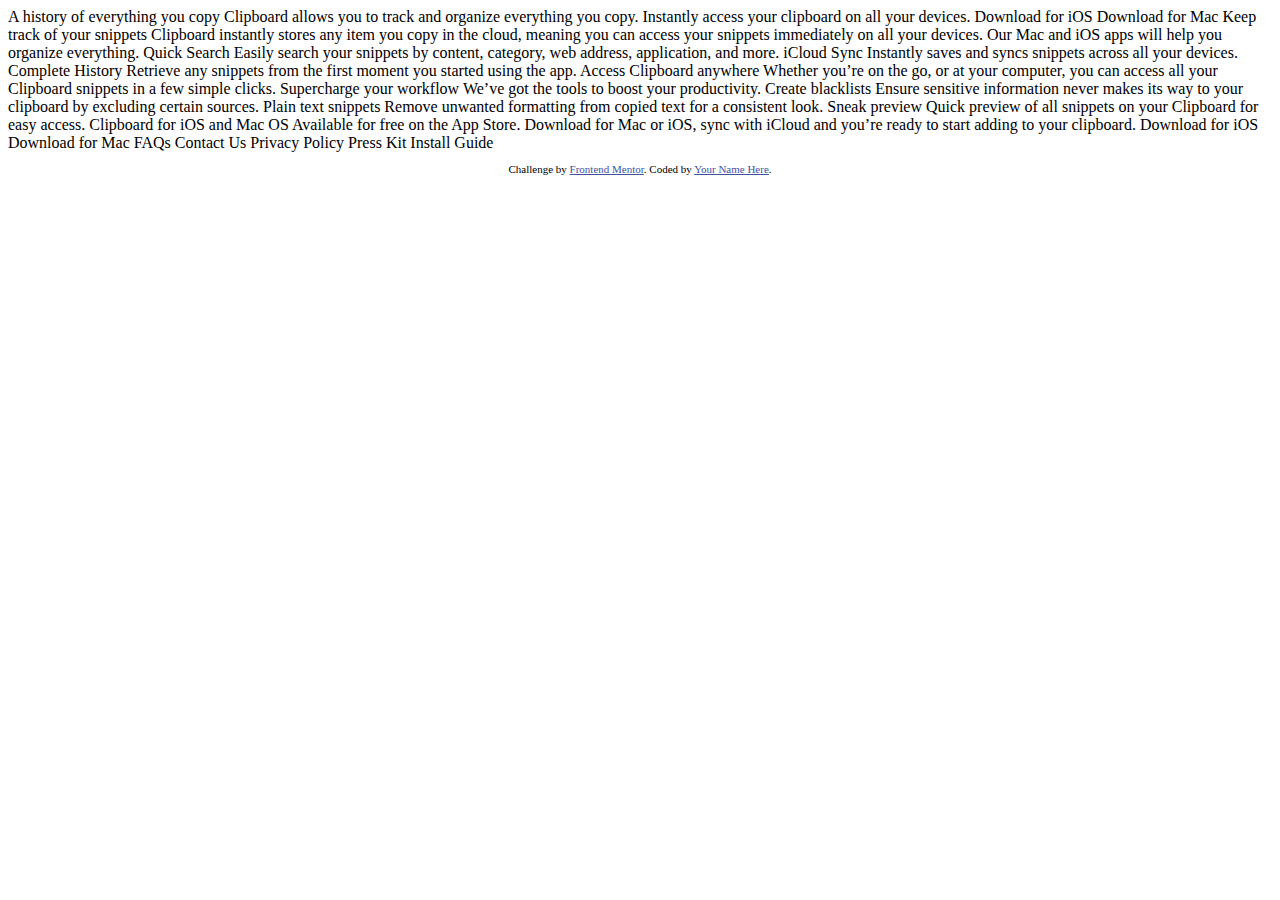
==== first-landing-page/index.html @ a60fd0f5 "starting" ====
<!DOCTYPE html>
<html lang="en">
<head>
  <meta charset="UTF-8">
  <meta name="viewport" content="width=device-width, initial-scale=1.0"> <!-- displays site properly based on user's device -->

  <link rel="icon" type="image/png" sizes="32x32" href="./images/favicon-32x32.png">
  
  <title>Frontend Mentor | Clipboard landing page</title>

  <!-- Feel free to remove these styles or customise in your own stylesheet 👍 -->
  <style>
    .attribution { font-size: 11px; text-align: center; }
    .attribution a { color: hsl(228, 45%, 44%); }
  </style>
</head>
<body>

  A history of everything you copy

  Clipboard allows you to track and organize everything you 
  copy. Instantly access your clipboard on all your devices.

  Download for iOS
  Download for Mac

  Keep track of your snippets

  Clipboard instantly stores any item you copy in the cloud, 
  meaning you can access your snippets immediately on all your 
  devices. Our Mac and iOS apps will help you organize everything.

  Quick Search

  Easily search your snippets by content, category, web address, application, and more.

  iCloud Sync

  Instantly saves and syncs snippets across all your devices.

  Complete History

  Retrieve any snippets from the first moment you started using the app.

  Access Clipboard anywhere

  Whether you’re on the go, or at your computer, you can access all your Clipboard 
  snippets in a few simple clicks.

  Supercharge your workflow

  We’ve got the tools to boost your productivity.

  Create blacklists

  Ensure sensitive information never makes its way to your clipboard by excluding certain sources.

  Plain text snippets

  Remove unwanted formatting from copied text for a consistent look.

  Sneak preview

  Quick preview of all snippets on your Clipboard for easy access.

  Clipboard for iOS and Mac OS

  Available for free on the App Store. Download for Mac or iOS, sync with iCloud 
  and you’re ready to start adding to your clipboard.

  Download for iOS
  Download for Mac

  FAQs
  Contact Us
  Privacy Policy
  Press Kit
  Install Guide
  
  <footer>
    <p class="attribution">
      Challenge by <a href="https://www.frontendmentor.io?ref=challenge" target="_blank">Frontend Mentor</a>. 
      Coded by <a href="#">Your Name Here</a>.
    </p>
  </footer>
</body>
</html>
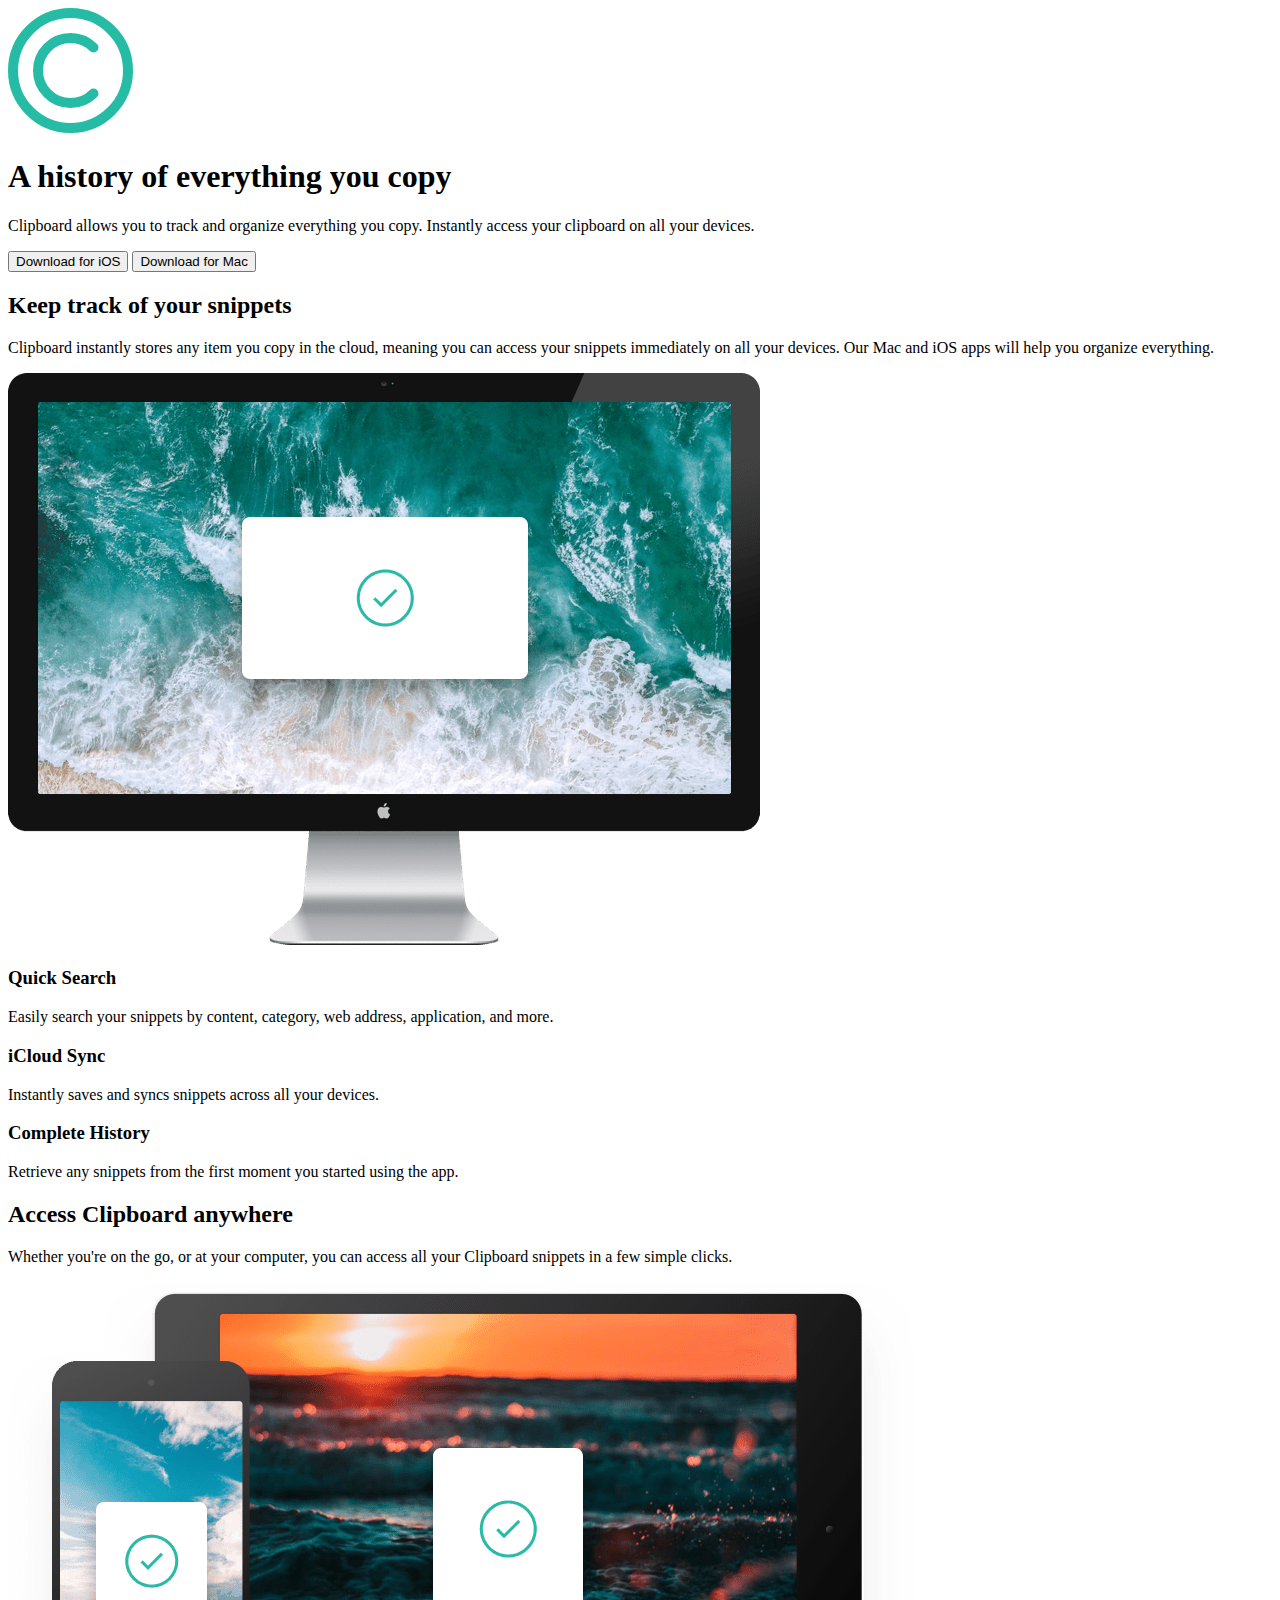
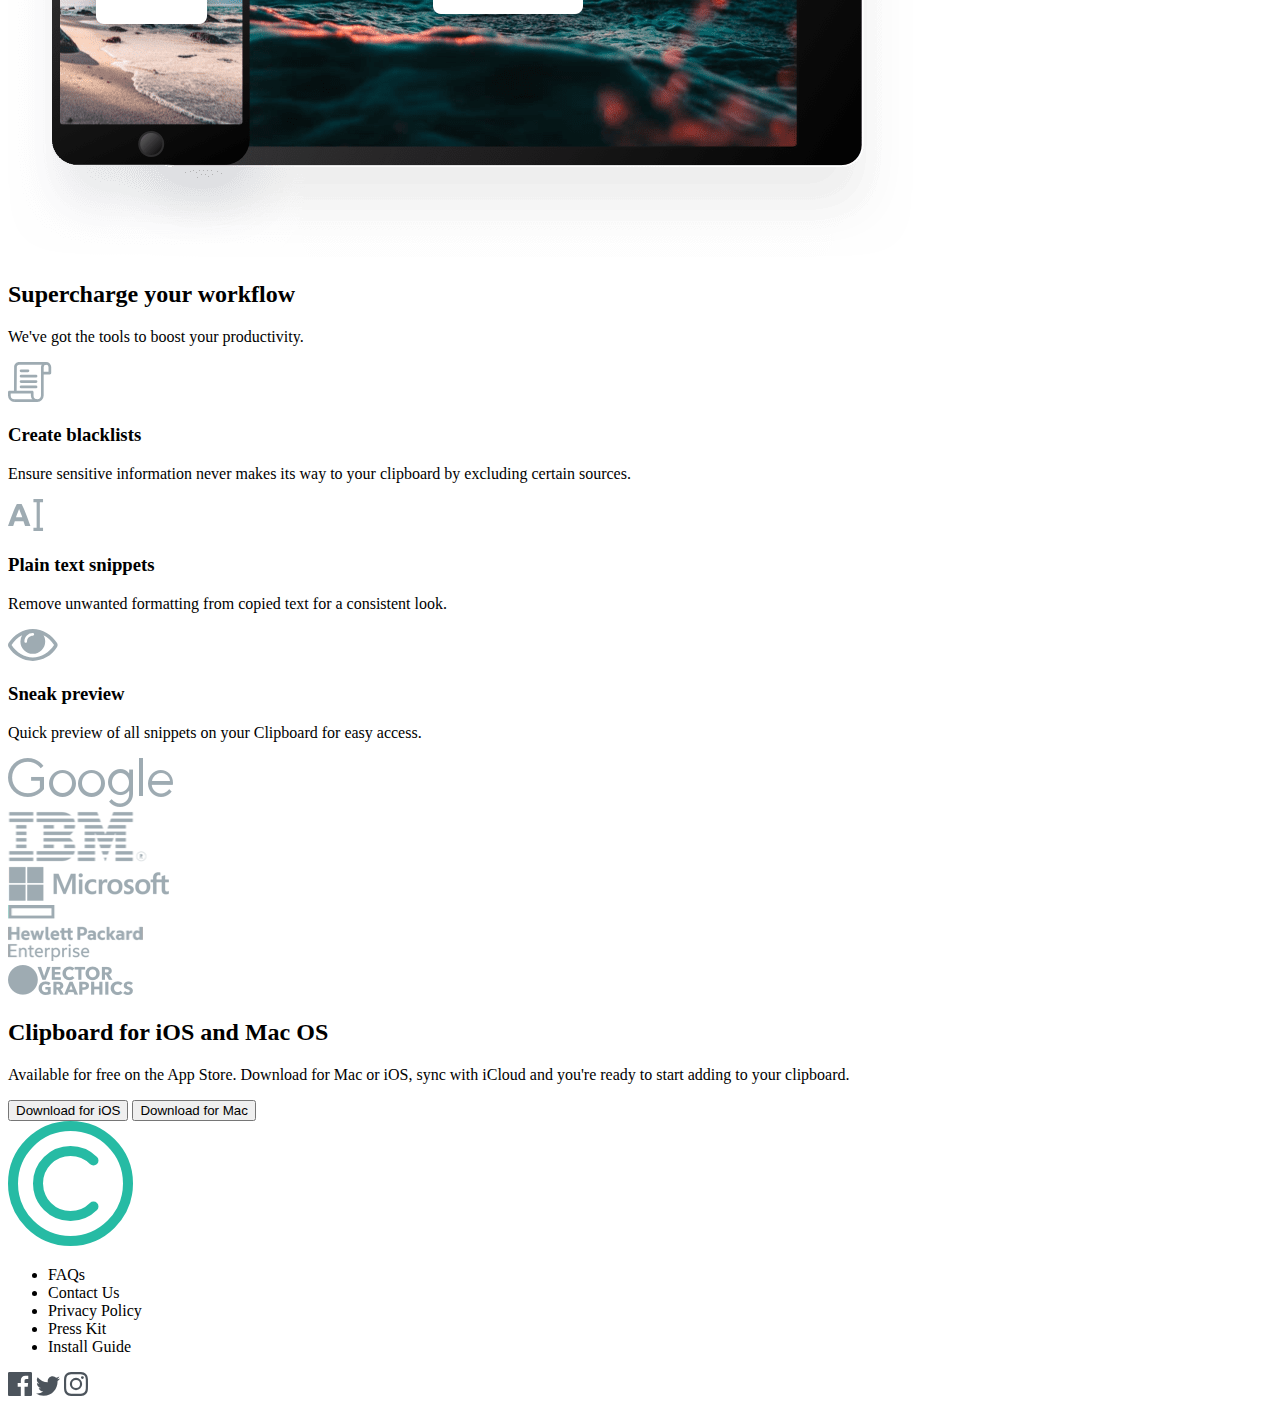
==== commit 70ae7ed8: "finished indes.html" ====
--- a/first-landing-page/index.html
+++ b/first-landing-page/index.html
@@ -1,87 +1,137 @@
 <!DOCTYPE html>
 <html lang="en">
+
 <head>
   <meta charset="UTF-8">
-  <meta name="viewport" content="width=device-width, initial-scale=1.0"> <!-- displays site properly based on user's device -->
+  <meta name="viewport" content="width=device-width, initial-scale=1.0">
+  <!-- displays site properly based on user's device -->
 
   <link rel="icon" type="image/png" sizes="32x32" href="./images/favicon-32x32.png">
-  
+  <link rel="stylesheet" href="style.css">
   <title>Frontend Mentor | Clipboard landing page</title>
+</head>
 
-  <!-- Feel free to remove these styles or customise in your own stylesheet 👍 -->
-  <style>
-    .attribution { font-size: 11px; text-align: center; }
-    .attribution a { color: hsl(228, 45%, 44%); }
-  </style>
-</head>
 <body>
+  <main>
+    <header>
+      <img src="images/logo.svg" alt="Logo image">
+      <h1>A history of everything you copy</h1>
+      <p>Clipboard allows you to track and organize everything you
+        copy. Instantly access your clipboard on all your devices.
+      </p>
+      <div class="two-buttons">
+        <button class="ios-button">Download for iOS</button>
+        <button class="mac-button">Download for Mac</button>
+      </div>
+    </header>
 
-  A history of everything you copy
+    <section class="snippets">
+      <h2>Keep track of your snippets</h2>
+      <p class="section-discription">
+        Clipboard instantly stores any item you copy in the cloud,
+        meaning you can access your snippets immediately on all your
+        devices. Our Mac and iOS apps will help you organize everything.
+      </p>
+      <div class="even-columns">
+        <img src="images/image-computer.png" alt="">
+        <div class="right-column">
+          <div>
+            <h3>Quick Search</h3>
+            <p>Easily search your snippets by content, category, web address, application, and more.</p>
+          </div>
+          <div>
+            <h3>iCloud Sync</h3>
+            <p>Instantly saves and syncs snippets across all your devices.</p>
+          </div>
+          <div>
+            <h3>Complete History</h3>
+            <p>Retrieve any snippets from the first moment you started using the app.</p>
+          </div>
+        </div>
+      </div>
+    </section>
 
-  Clipboard allows you to track and organize everything you 
-  copy. Instantly access your clipboard on all your devices.
+    <section class="connected">
+      <h2>Access Clipboard anywhere</h2>
+      <p class="section-discription">  Whether you're on the go, or at your computer, you can access all your Clipboard
+        snippets in a few simple clicks.
+      </p>
+      <img src="images/image-devices.png" alt="">
+    </section>
 
-  Download for iOS
-  Download for Mac
+    <section class="workflow">
+      <h2>Supercharge your workflow</h2>
+      <p class="section-discription">We've got the tools to boost your productivity.</p>
+      <div class="three-columns">
+        <div>
+          <img src="images/icon-blacklist.svg" alt="">
+          <h3>Create blacklists</h3>
+          <p>Ensure sensitive information never makes its way to your clipboard by excluding certain sources.</p>
+        </div>
 
-  Keep track of your snippets
+        <div>
+          <img src="images/icon-text.svg" alt="">
+          <h3>Plain text snippets</h3>
+          <p>Remove unwanted formatting from copied text for a consistent look.</p>
+        </div>
 
-  Clipboard instantly stores any item you copy in the cloud, 
-  meaning you can access your snippets immediately on all your 
-  devices. Our Mac and iOS apps will help you organize everything.
+        <div>
+          <img src="images/icon-preview.svg" alt="">
+          <h3>Sneak preview</h3>
+          <p>Quick preview of all snippets on your Clipboard for easy access.</p>
+        </div>
+      </div>
+    </section>
 
-  Quick Search
+    <section class="companies | five-columns">
+      <div class="google-logo">
+        <img src="images/logo-google.png" alt="">
+      </div>
 
-  Easily search your snippets by content, category, web address, application, and more.
+      <div class="ibm-logo">
+        <img src="images/logo-ibm.png" alt="">
+      </div>
 
-  iCloud Sync
+      <div class="microsoft-logo">
+        <img src="images/logo-microsoft.png" alt="">
+      </div>
 
-  Instantly saves and syncs snippets across all your devices.
+      <div class="hp-logo">
+        <img src="images/logo-hp.png" alt="">
+      </div>
 
-  Complete History
+      <div class="vetor-logo">
+        <img src="images/logo-vector-graphics.png" alt="">
+      </div>
+    </section>
 
-  Retrieve any snippets from the first moment you started using the app.
+    <section class="clipboard">
+      <h2>Clipboard for iOS and Mac OS</h2>
+      <p>Available for free on the App Store. Download for Mac or iOS, sync with iCloud
+        and you're ready to start adding to your clipboard.
+      </p>
+      <div class="two-buttons">
+        <button class="ios-button">Download for iOS</button>
+        <button class="mac-button">Download for Mac</button>
+      </div>
+    </section>
 
-  Access Clipboard anywhere
+    <footer>
+      <img src="images/logo.svg" alt="">
+      <ul>
+        <li>FAQs</li>
+        <li>Contact Us</li>
+        <li>Privacy Policy</li>
+        <li>Press Kit</li>
+        <li>Install Guide</li>
+      </ul>
+      <div class="social">
+        <img src="images/icon-facebook.svg" alt="facebook">
+        <img src="images/icon-twitter.svg" alt="facebook">
+        <img src="images/icon-instagram.svg" alt="facebook">
+      </div>
+    </footer>
+  </main>
+</body>
 
-  Whether you’re on the go, or at your computer, you can access all your Clipboard 
-  snippets in a few simple clicks.
-
-  Supercharge your workflow
-
-  We’ve got the tools to boost your productivity.
-
-  Create blacklists
-
-  Ensure sensitive information never makes its way to your clipboard by excluding certain sources.
-
-  Plain text snippets
-
-  Remove unwanted formatting from copied text for a consistent look.
-
-  Sneak preview
-
-  Quick preview of all snippets on your Clipboard for easy access.
-
-  Clipboard for iOS and Mac OS
-
-  Available for free on the App Store. Download for Mac or iOS, sync with iCloud 
-  and you’re ready to start adding to your clipboard.
-
-  Download for iOS
-  Download for Mac
-
-  FAQs
-  Contact Us
-  Privacy Policy
-  Press Kit
-  Install Guide
-  
-  <footer>
-    <p class="attribution">
-      Challenge by <a href="https://www.frontendmentor.io?ref=challenge" target="_blank">Frontend Mentor</a>. 
-      Coded by <a href="#">Your Name Here</a>.
-    </p>
-  </footer>
-</body>
 </html>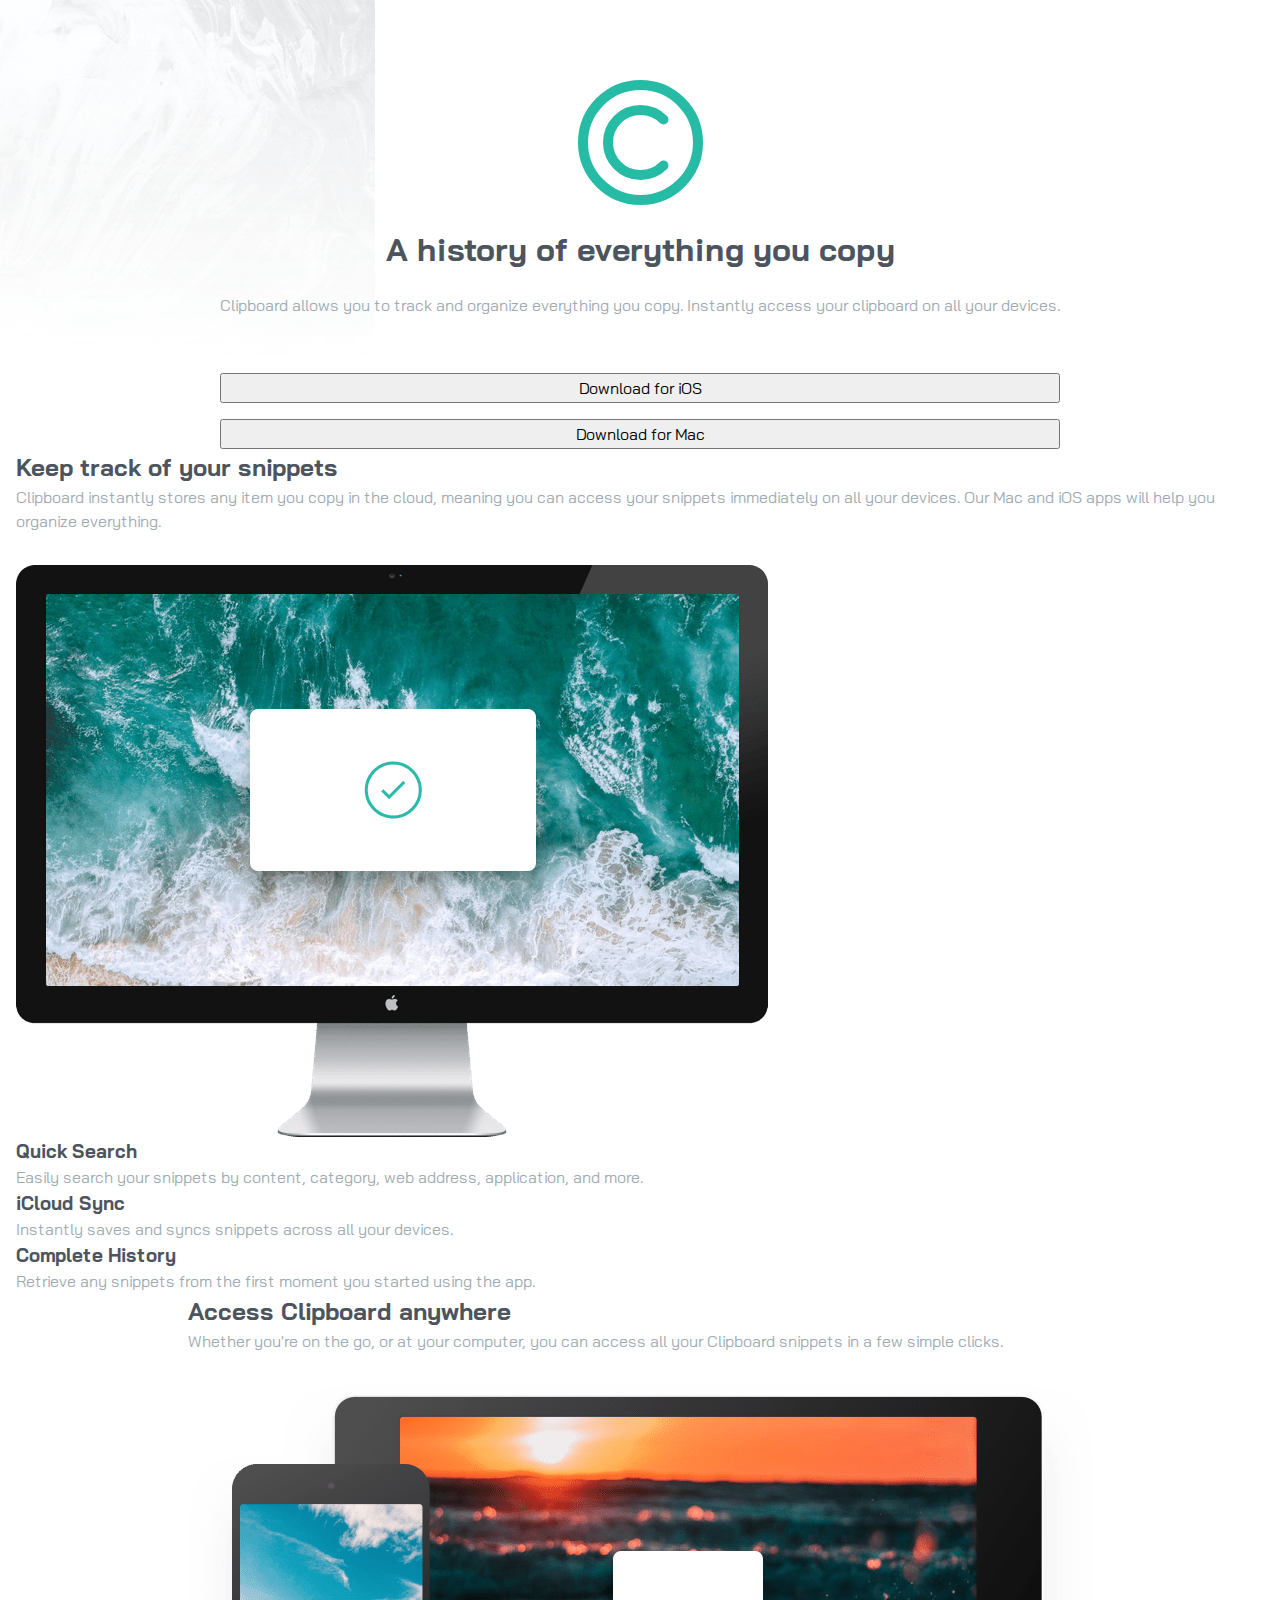
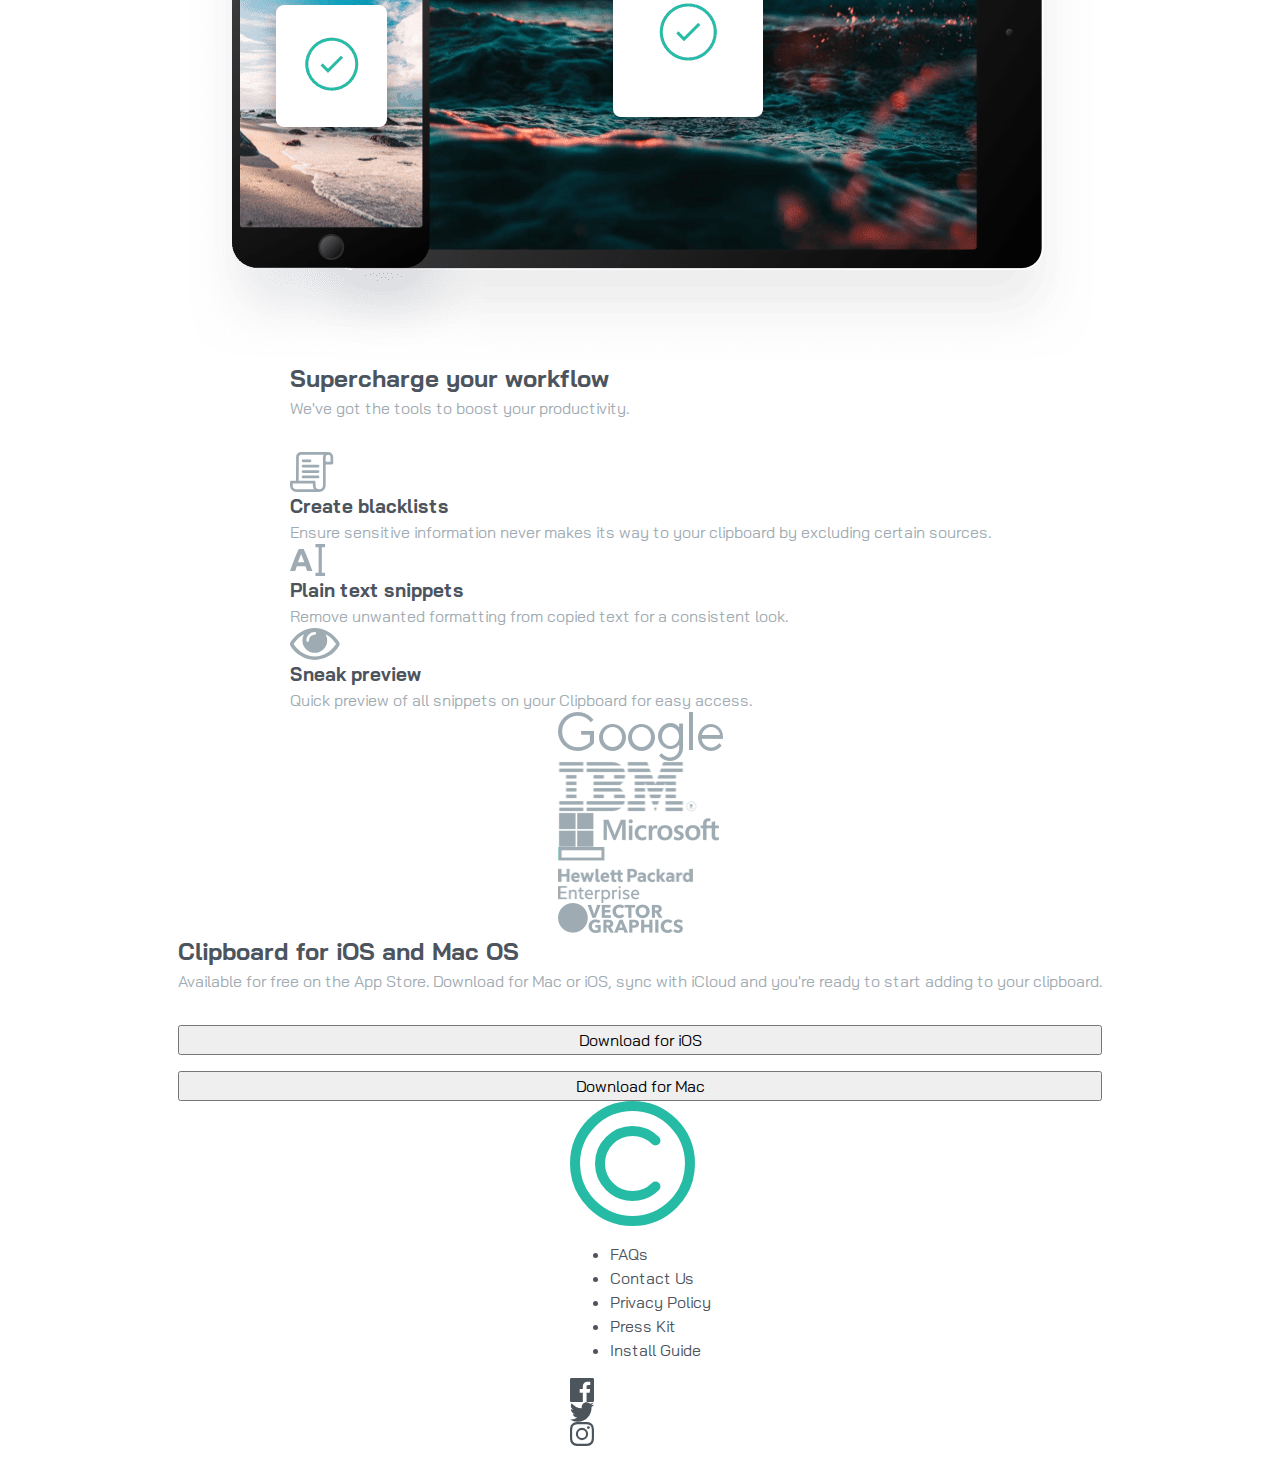
==== commit 684b7906: "header" ====
--- a/first-landing-page/index.html
+++ b/first-landing-page/index.html
@@ -4,7 +4,7 @@
 <head>
   <meta charset="UTF-8">
   <meta name="viewport" content="width=device-width, initial-scale=1.0">
-  <!-- displays site properly based on user's device -->
+  <link rel="preconnect" href="https://fonts.googleapis.com"><link rel="preconnect" href="https://fonts.gstatic.com" crossorigin><link href="https://fonts.googleapis.com/css2?family=Bai+Jamjuree:wght@400;600&display=swap" rel="stylesheet">
 
   <link rel="icon" type="image/png" sizes="32x32" href="./images/favicon-32x32.png">
   <link rel="stylesheet" href="style.css">
@@ -16,7 +16,7 @@
     <header>
       <img src="images/logo.svg" alt="Logo image">
       <h1>A history of everything you copy</h1>
-      <p>Clipboard allows you to track and organize everything you
+      <p class="section-discription">Clipboard allows you to track and organize everything you
         copy. Instantly access your clipboard on all your devices.
       </p>
       <div class="two-buttons">
@@ -107,7 +107,7 @@
 
     <section class="clipboard">
       <h2>Clipboard for iOS and Mac OS</h2>
-      <p>Available for free on the App Store. Download for Mac or iOS, sync with iCloud
+      <p class="section-discription">Available for free on the App Store. Download for Mac or iOS, sync with iCloud
         and you're ready to start adding to your clipboard.
       </p>
       <div class="two-buttons">
--- a/first-landing-page/style.css
+++ b/first-landing-page/style.css
@@ -0,0 +1,133 @@
+:root {
+    --color-primary-500: hsl(171, 66%, 44%);
+    --color-primary-600: hsl(233, 100%, 69%);
+
+    --color-neutral-900: hsl(210, 10%, 33%);
+    --color-neutral-400: hsl(201, 11%, 66%);
+
+    --fs-small: 18px;
+
+    --ff-neutral: 'Bai Jamjuree', sans-serif;
+
+    --fw-regular: 400;
+    --fw-semi-bold: 600;
+}
+
+/* Resets */
+
+/* Box sizing rules */
+*,
+*::before,
+*::after {
+    box-sizing: border-box;
+}
+
+/* Remove default margin */
+body,
+h1,
+h2,
+h3,
+h4,
+p,
+figure,
+blockquote,
+dl,
+dd {
+    margin: 0;
+}
+
+/* Remove list styles on ul, ol elements with a list role, which suggests default styling will be removed */
+ul[role='list'],
+ol[role='list'] {
+    list-style: none;
+}
+
+/* Set core root defaults */
+html:focus-within {
+    scroll-behavior: smooth;
+}
+
+/* Set core body defaults */
+body {
+    min-height: 100vh;
+    text-rendering: optimizeSpeed;
+    line-height: 1.5;
+}
+
+/* A elements that don't have a class get default styles */
+a:not([class]) {
+    text-decoration-skip-ink: auto;
+}
+
+/* Make images easier to work with */
+img,
+picture {
+    max-width: 100%;
+    display: block;
+}
+
+/* Inherit fonts for inputs and buttons */
+input,
+button,
+textarea,
+select {
+    font: inherit;
+}
+
+/* Remove all animations, transitions and smooth scroll for people that prefer not to see them */
+@media (prefers-reduced-motion: reduce) {
+    html:focus-within {
+        scroll-behavior: auto;
+    }
+
+    *,
+    *::before,
+    *::after {
+        animation-duration: 0.01ms !important;
+        animation-iteration-count: 1 !important;
+        transition-duration: 0.01ms !important;
+        scroll-behavior: auto !important;
+    }
+}
+
+/* general styling */
+
+main {
+    font-family: var(--ff-neutral);
+    color: var(--color-neutral-900);
+    font-weight: var(--fw-regular);
+    min-height: 100vh;
+    width: 100%;
+    display: flex;
+    flex-direction: column;
+    align-items: center;
+    justify-content: center;
+    padding: 1rem;
+    padding-top: 5rem;
+    background: no-repeat url("images/bg-header-mobile.png") ;
+}
+
+p {
+    color: var(--color-neutral-400);
+}
+
+.section-discription {
+    margin-bottom: 2rem;
+}
+
+header{
+    display: grid;
+    gap: 1.5rem;
+    text-align: center;
+    place-items: center;
+}
+
+header h1 {
+    line-height:normal;
+}
+
+.two-buttons {
+    width: 100%;
+    display: grid;
+    gap: 1rem;
+}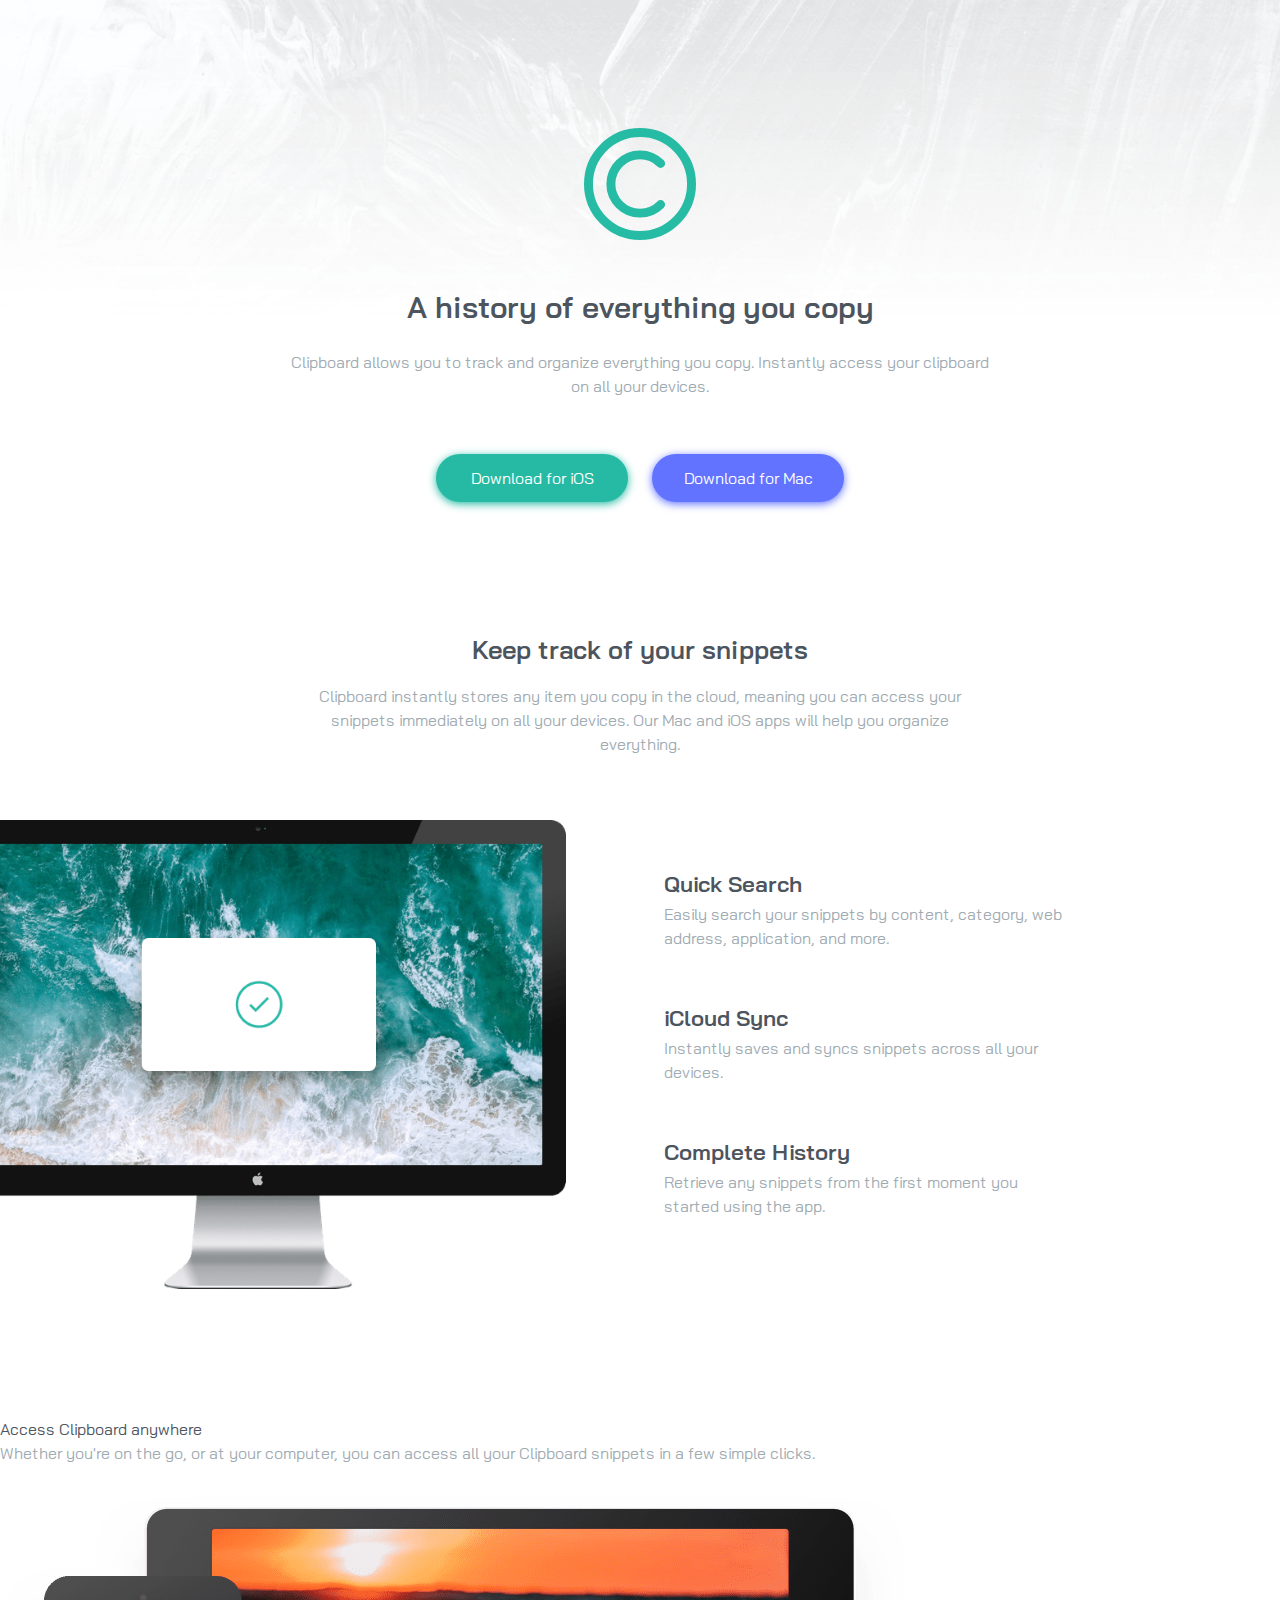
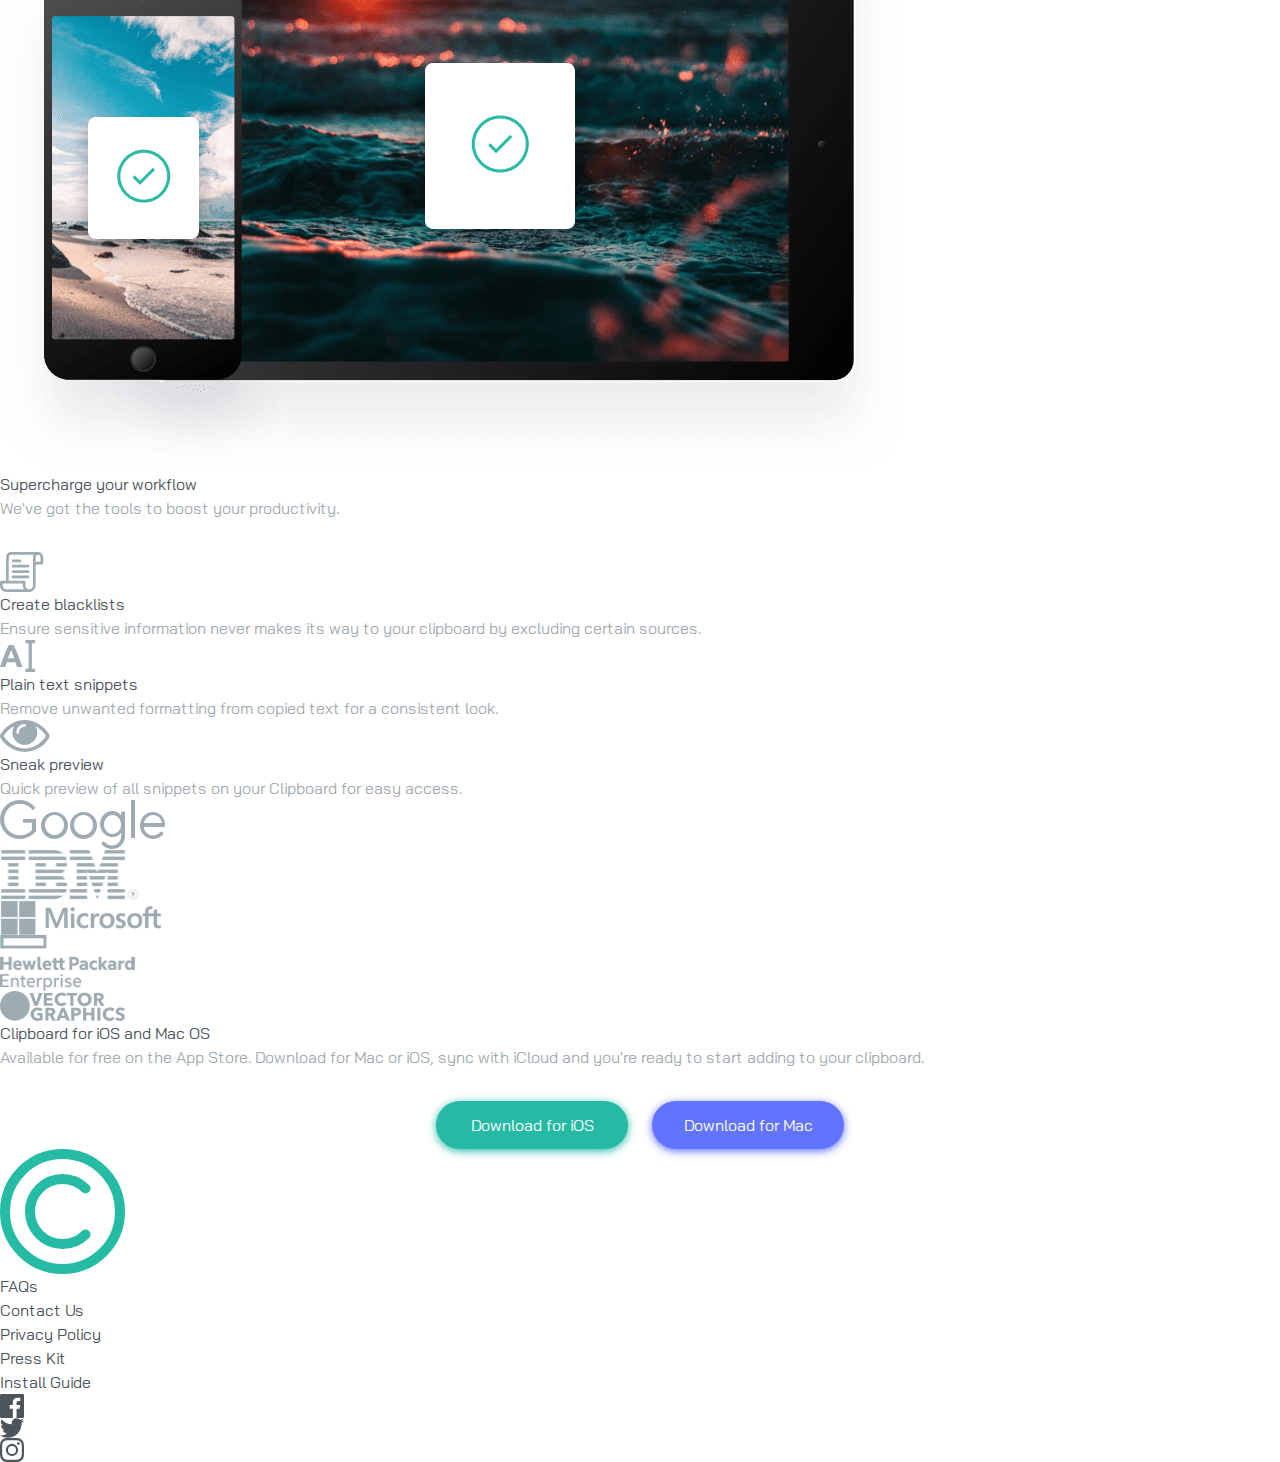
==== commit ef6ff30a: "finished section snippets" ====
--- a/first-landing-page/index.html
+++ b/first-landing-page/index.html
@@ -12,10 +12,11 @@
 </head>
 
 <body>
-  <main>
-    <header>
+
+  <header>
+    <div class="primary-header | container">
       <img src="images/logo.svg" alt="Logo image">
-      <h1>A history of everything you copy</h1>
+      <h1 class="fs-700 fw-semi-bold">A history of everything you copy</h1>
       <p class="section-discription">Clipboard allows you to track and organize everything you
         copy. Instantly access your clipboard on all your devices.
       </p>
@@ -23,28 +24,32 @@
         <button class="ios-button">Download for iOS</button>
         <button class="mac-button">Download for Mac</button>
       </div>
-    </header>
+    </div>
+  </header>
 
+  <main>
     <section class="snippets">
-      <h2>Keep track of your snippets</h2>
-      <p class="section-discription">
-        Clipboard instantly stores any item you copy in the cloud,
-        meaning you can access your snippets immediately on all your
-        devices. Our Mac and iOS apps will help you organize everything.
-      </p>
-      <div class="even-columns">
+      <div class="snippets-header | container">
+        <h2 class="fs-650 fw-semi-bold">Keep track of your snippets</h2>
+        <p class="section-discription">
+          Clipboard instantly stores any item you copy in the cloud,
+          meaning you can access your snippets immediately on all your
+          devices. Our Mac and iOS apps will help you organize everything.
+        </p>
+      </div>
+      <div class="snippets-bottom | even-columns">
         <img src="images/image-computer.png" alt="">
         <div class="right-column">
           <div>
-            <h3>Quick Search</h3>
+            <h3 class="fs-600 fw-semi-bold">Quick Search</h3>
             <p>Easily search your snippets by content, category, web address, application, and more.</p>
           </div>
           <div>
-            <h3>iCloud Sync</h3>
+            <h3 class="fs-600 fw-semi-bold">iCloud Sync</h3>
             <p>Instantly saves and syncs snippets across all your devices.</p>
           </div>
           <div>
-            <h3>Complete History</h3>
+            <h3 class="fs-600 fw-semi-bold">Complete History</h3>
             <p>Retrieve any snippets from the first moment you started using the app.</p>
           </div>
         </div>
@@ -115,23 +120,23 @@
         <button class="mac-button">Download for Mac</button>
       </div>
     </section>
+  </main>
 
-    <footer>
-      <img src="images/logo.svg" alt="">
-      <ul>
-        <li>FAQs</li>
-        <li>Contact Us</li>
-        <li>Privacy Policy</li>
-        <li>Press Kit</li>
-        <li>Install Guide</li>
-      </ul>
-      <div class="social">
-        <img src="images/icon-facebook.svg" alt="facebook">
-        <img src="images/icon-twitter.svg" alt="facebook">
-        <img src="images/icon-instagram.svg" alt="facebook">
-      </div>
-    </footer>
-  </main>
+  <footer>
+    <img src="images/logo.svg" alt="">
+    <ul>
+      <li>FAQs</li>
+      <li>Contact Us</li>
+      <li>Privacy Policy</li>
+      <li>Press Kit</li>
+      <li>Install Guide</li>
+    </ul>
+    <div class="social">
+      <img src="images/icon-facebook.svg" alt="facebook">
+      <img src="images/icon-twitter.svg" alt="facebook">
+      <img src="images/icon-instagram.svg" alt="facebook">
+    </div>
+  </footer>
 </body>
 
 </html>--- a/first-landing-page/style.css
+++ b/first-landing-page/style.css
@@ -5,7 +5,14 @@
     --color-neutral-900: hsl(210, 10%, 33%);
     --color-neutral-400: hsl(201, 11%, 66%);
 
-    --fs-small: 18px;
+    --fs-300: 0.8125rem;
+    --fs-400: 0.875rem;
+    --fs-500: 0.9375rem;
+    --fs-600: 1.4rem;
+    --fs-650: 1.6rem;
+    --fs-700: 1.875rem;
+    --fs-800: 2.5rem;
+    --fs-900: 3.5rem;
 
     --ff-neutral: 'Bai Jamjuree', sans-serif;
 
@@ -19,92 +26,81 @@
 *,
 *::before,
 *::after {
-    box-sizing: border-box;
+  box-sizing: border-box;
 }
 
 /* Remove default margin */
-body,
-h1,
-h2,
-h3,
-h4,
-p,
-figure,
-blockquote,
-dl,
-dd {
-    margin: 0;
+* {
+  margin: 0;
+  padding: 0;
+  font: inherit;
 }
 
 /* Remove list styles on ul, ol elements with a list role, which suggests default styling will be removed */
-ul[role='list'],
-ol[role='list'] {
-    list-style: none;
+ul[role="list"],
+ol[role="list"] {
+  list-style: none;
 }
 
 /* Set core root defaults */
 html:focus-within {
-    scroll-behavior: smooth;
+  scroll-behavior: smooth;
+}
+
+html,
+body {
+  height: 100%;
 }
 
 /* Set core body defaults */
 body {
-    min-height: 100vh;
-    text-rendering: optimizeSpeed;
-    line-height: 1.5;
+  text-rendering: optimizeSpeed;
+  line-height: 1.5;
 }
 
 /* A elements that don't have a class get default styles */
 a:not([class]) {
-    text-decoration-skip-ink: auto;
+  text-decoration-skip-ink: auto;
 }
 
 /* Make images easier to work with */
 img,
-picture {
-    max-width: 100%;
-    display: block;
-}
-
-/* Inherit fonts for inputs and buttons */
-input,
-button,
-textarea,
-select {
-    font: inherit;
+picture,
+svg {
+  max-width: 100%;
+  display: block;
 }
 
 /* Remove all animations, transitions and smooth scroll for people that prefer not to see them */
 @media (prefers-reduced-motion: reduce) {
-    html:focus-within {
-        scroll-behavior: auto;
-    }
-
-    *,
-    *::before,
-    *::after {
-        animation-duration: 0.01ms !important;
-        animation-iteration-count: 1 !important;
-        transition-duration: 0.01ms !important;
-        scroll-behavior: auto !important;
-    }
+  html:focus-within {
+    scroll-behavior: auto;
+  }
+
+  *,
+  *::before,
+  *::after {
+    animation-duration: 0.01ms !important;
+    animation-iteration-count: 1 !important;
+    transition-duration: 0.01ms !important;
+    scroll-behavior: auto !important;
+  }
 }
 
 /* general styling */
-
-main {
+body {
+    background: no-repeat top/100vw url("images/bg-header-mobile.png") ;
     font-family: var(--ff-neutral);
     color: var(--color-neutral-900);
     font-weight: var(--fw-regular);
-    min-height: 100vh;
-    width: 100%;
-    display: flex;
-    flex-direction: column;
-    align-items: center;
-    justify-content: center;
-    padding: 1rem;
-    padding-top: 5rem;
-    background: no-repeat url("images/bg-header-mobile.png") ;
+    padding: 0 2rem;
+}
+
+@media (min-width: 40em) {
+    body {
+        padding: 0 0;
+        background: no-repeat top/100vw url("images/bg-header-desktop.png");
+    }
 }
 
 p {
@@ -112,22 +108,154 @@
 }
 
 .section-discription {
-    margin-bottom: 2rem;
-}
-
-header{
+    padding-bottom: 2rem;
+}
+
+/* Header */
+
+.primary-header{
     display: grid;
     gap: 1.5rem;
     text-align: center;
-    place-items: center;
-}
-
-header h1 {
+    padding: 8rem 0;
+}
+
+.primary-header img {
+    max-width: 7rem;
+    margin: auto;
+    padding-bottom: 1.5rem;
+}
+
+.primary-header h1 {
     line-height:normal;
 }
 
 .two-buttons {
-    width: 100%;
+    display: grid;
+    gap: 1.5rem;
+}
+
+.two-buttons button{
+    border: 0;
+    color: white;
+    border-radius: 5rem;
+    height: 3rem;
+}
+
+.ios-button {
+    background-color: var(--color-primary-500);
+    box-shadow: var(--color-primary-500) 0px 2px 8px 0px;
+}
+
+.mac-button {
+    background-color: var(--color-primary-600);
+    box-shadow: var(--color-primary-600) 0px 2px 8px 0px;
+}
+
+@media (min-width: 40em) {
+    .two-buttons {
+        display: flex;
+        justify-content: center;
+    }
+
+    .two-buttons button{
+        width: 12rem;
+    }
+}
+
+/* snippets-section */
+
+.snippets {
+    text-align: center;
+    padding-bottom: 8rem;
+}
+
+.snippets-header {
     display: grid;
     gap: 1rem;
-}+    padding-bottom: 2rem;
+}
+
+.even-columns > .right-column {
+    padding-top: 1rem;
+    display: grid;
+    gap: 3rem;
+}
+
+@media (min-width: 40em) {
+    .snippets .even-columns {
+        text-align: left;
+    }
+
+    .even-columns > .right-column {
+        max-width: 400px;
+        max-height: 450px;
+        padding-top: 3rem;
+        gap:0;
+    }
+
+    .snippets img {
+        position: relative;
+        left: -50px
+    }
+}
+
+@media (min-width: 50em) {
+    .snippets .even-columns {
+        gap: 3rem;
+    }
+}
+/* utilities classes */
+
+.fs-300 {
+    font-size: var(--fs-300);
+}
+.fs-400 {
+    font-size: var(--fs-400);
+}
+.fs-500 {
+    font-size: var(--fs-500);
+}
+.fs-600 {
+    font-size: var(--fs-600);
+}
+
+.fs-650 {
+    font-size: var(--fs-650);
+}
+
+.fs-700 {
+    font-size: var(--fs-700);
+}
+.fs-800 {
+    font-size: var(--fs-800);
+}
+.fs-900 {
+    font-size: var(--fs-900);
+}
+
+.fw-regular {
+    font-weight: var(--fw-regular);
+}
+
+.fw-semi-bold {
+    font-weight: var(--fw-semi-bold);
+}
+
+.container {
+    max-width: 700px;
+    margin-inline: auto;
+}
+
+.even-columns {
+    display: grid;
+    gap: 1rem;
+  }
+  
+  @media (min-width: 40em) {
+    .even-columns {
+      grid-auto-flow: column;
+      grid-auto-columns: 1fr;
+    }
+  }
+  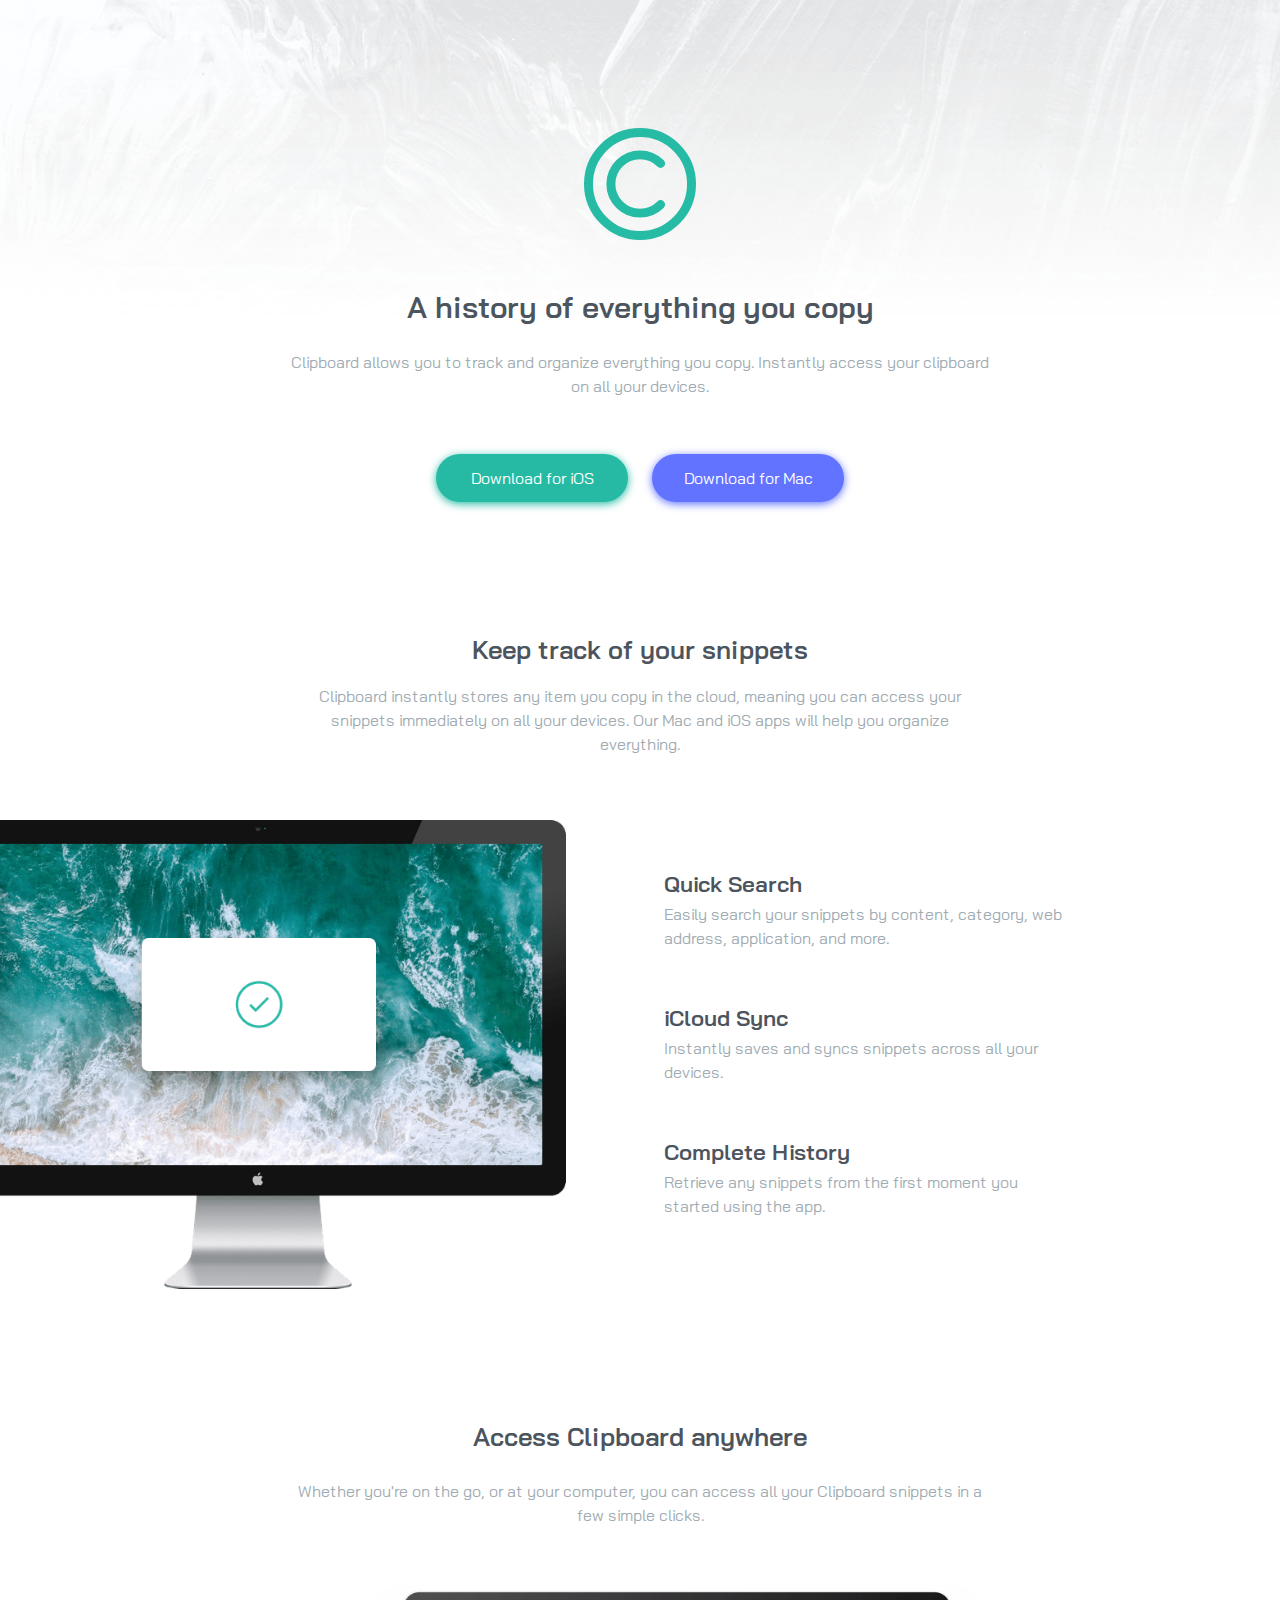
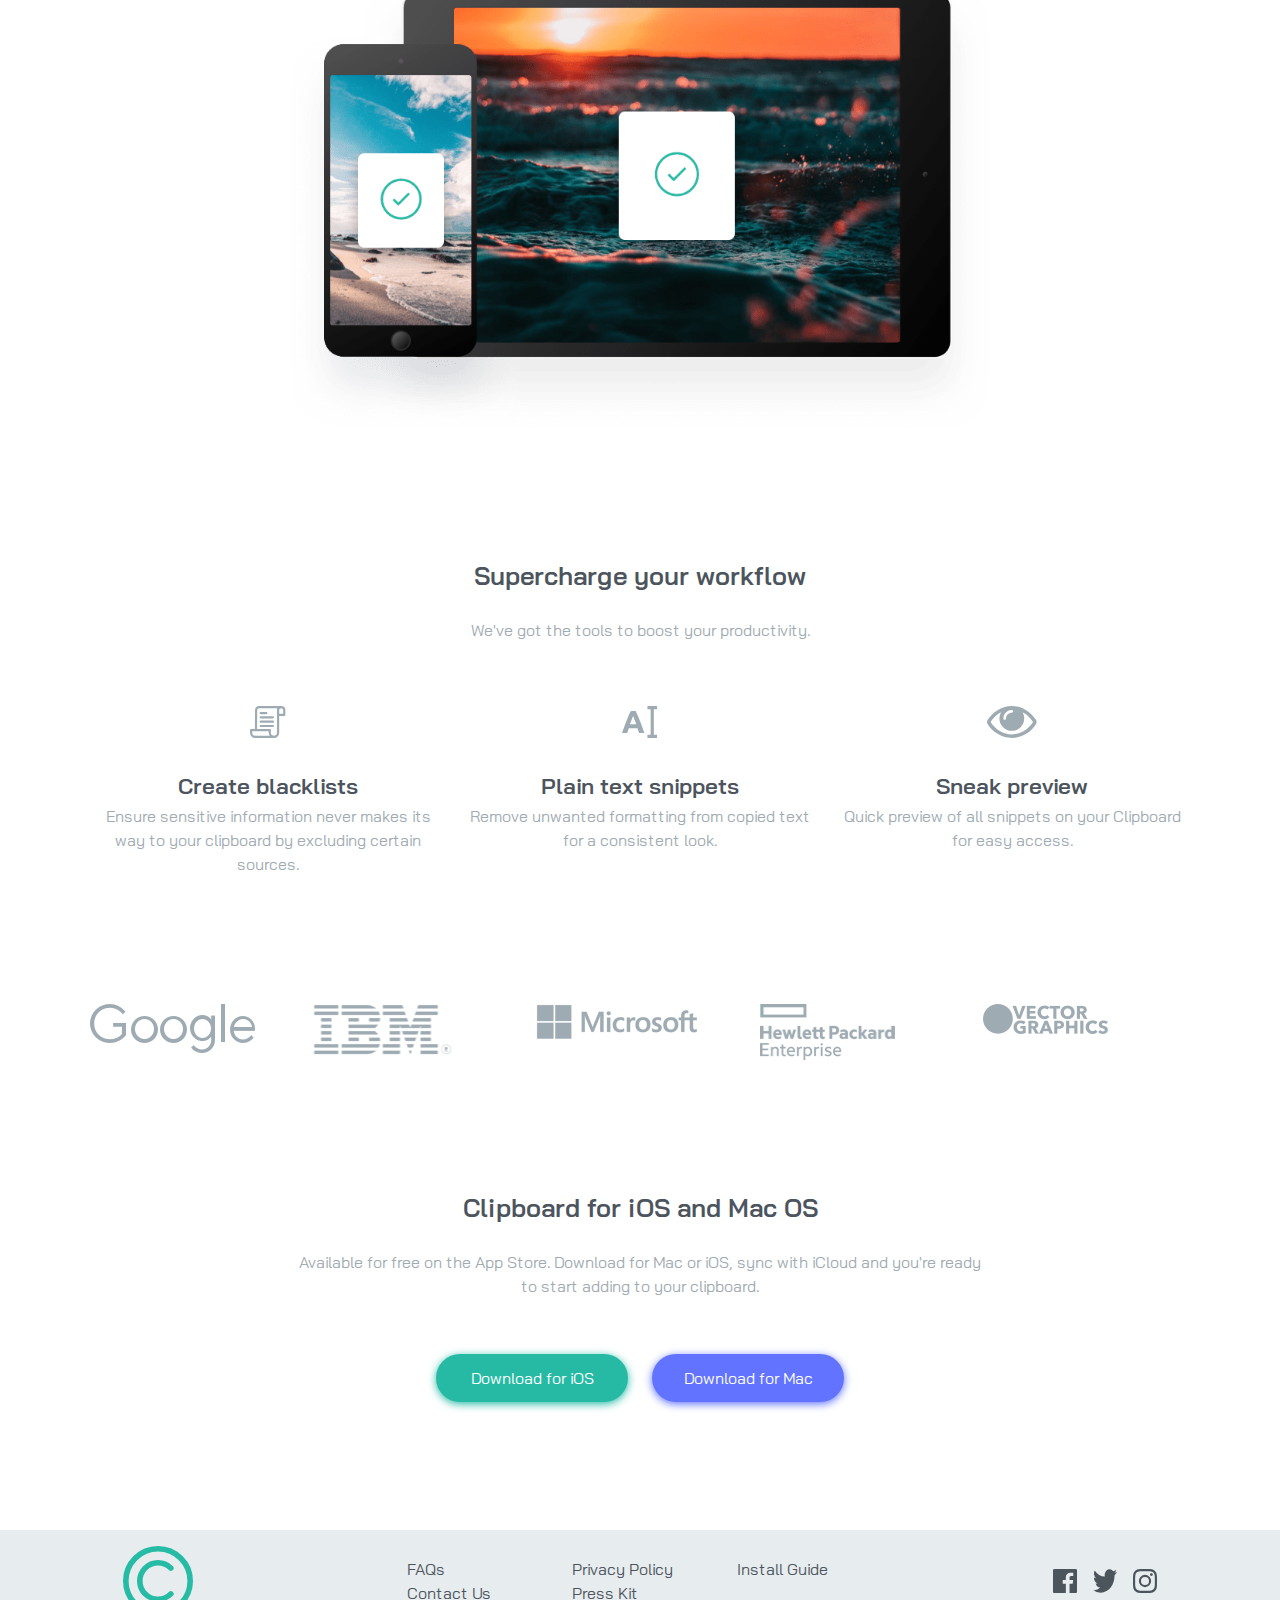
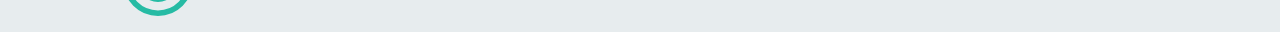
==== commit 29bdb9e6: "almost done" ====
--- a/first-landing-page/index.html
+++ b/first-landing-page/index.html
@@ -4,7 +4,9 @@
 <head>
   <meta charset="UTF-8">
   <meta name="viewport" content="width=device-width, initial-scale=1.0">
-  <link rel="preconnect" href="https://fonts.googleapis.com"><link rel="preconnect" href="https://fonts.gstatic.com" crossorigin><link href="https://fonts.googleapis.com/css2?family=Bai+Jamjuree:wght@400;600&display=swap" rel="stylesheet">
+  <link rel="preconnect" href="https://fonts.googleapis.com">
+  <link rel="preconnect" href="https://fonts.gstatic.com" crossorigin>
+  <link href="https://fonts.googleapis.com/css2?family=Bai+Jamjuree:wght@400;600&display=swap" rel="stylesheet">
 
   <link rel="icon" type="image/png" sizes="32x32" href="./images/favicon-32x32.png">
   <link rel="stylesheet" href="style.css">
@@ -57,38 +59,42 @@
     </section>
 
     <section class="connected">
-      <h2>Access Clipboard anywhere</h2>
-      <p class="section-discription">  Whether you're on the go, or at your computer, you can access all your Clipboard
-        snippets in a few simple clicks.
-      </p>
-      <img src="images/image-devices.png" alt="">
+      <div class="connected-box | container">
+        <h2 class="fs-650 fw-semi-bold">Access Clipboard anywhere</h2>
+        <p class="section-discription"> Whether you're on the go, or at your computer, you can access all your Clipboard
+          snippets in a few simple clicks.
+        </p>
+        <img src="images/image-devices.png" alt="">
+      </div>
     </section>
 
     <section class="workflow">
-      <h2>Supercharge your workflow</h2>
-      <p class="section-discription">We've got the tools to boost your productivity.</p>
-      <div class="three-columns">
+      <div class="workflow-box | container">
+        <h2 class="fs-650 fw-semi-bold">Supercharge your workflow</h2>
+        <p class="section-discription">We've got the tools to boost your productivity.</p>
+      </div>
+      <div class="workflow-columns | even-columns">
         <div>
           <img src="images/icon-blacklist.svg" alt="">
-          <h3>Create blacklists</h3>
+          <h3 class="fs-600 fw-semi-bold">Create blacklists</h3>
           <p>Ensure sensitive information never makes its way to your clipboard by excluding certain sources.</p>
         </div>
 
         <div>
           <img src="images/icon-text.svg" alt="">
-          <h3>Plain text snippets</h3>
+          <h3 class="fs-600 fw-semi-bold">Plain text snippets</h3>
           <p>Remove unwanted formatting from copied text for a consistent look.</p>
         </div>
 
         <div>
           <img src="images/icon-preview.svg" alt="">
-          <h3>Sneak preview</h3>
+          <h3 class="fs-600 fw-semi-bold">Sneak preview</h3>
           <p>Quick preview of all snippets on your Clipboard for easy access.</p>
         </div>
       </div>
     </section>
 
-    <section class="companies | five-columns">
+    <section class="companies | even-columns">
       <div class="google-logo">
         <img src="images/logo-google.png" alt="">
       </div>
@@ -111,31 +117,38 @@
     </section>
 
     <section class="clipboard">
-      <h2>Clipboard for iOS and Mac OS</h2>
-      <p class="section-discription">Available for free on the App Store. Download for Mac or iOS, sync with iCloud
-        and you're ready to start adding to your clipboard.
-      </p>
-      <div class="two-buttons">
-        <button class="ios-button">Download for iOS</button>
-        <button class="mac-button">Download for Mac</button>
+      <div class="clipboard-box | container">
+        <h2 class="fs-650 fw-semi-bold">Clipboard for iOS and Mac OS</h2>
+        <p class="section-discription">Available for free on the App Store. Download for Mac or iOS, sync with iCloud
+          and you're ready to start adding to your clipboard.
+        </p>
+        <div class="two-buttons">
+          <button class="ios-button">Download for iOS</button>
+          <button class="mac-button">Download for Mac</button>
+        </div>
       </div>
     </section>
   </main>
 
   <footer>
-    <img src="images/logo.svg" alt="">
-    <ul>
-      <li>FAQs</li>
-      <li>Contact Us</li>
-      <li>Privacy Policy</li>
-      <li>Press Kit</li>
-      <li>Install Guide</li>
-    </ul>
-    <div class="social">
-      <img src="images/icon-facebook.svg" alt="facebook">
-      <img src="images/icon-twitter.svg" alt="facebook">
-      <img src="images/icon-instagram.svg" alt="facebook">
+    <div class="footer-box">
+      <img src="images/logo.svg" alt="">
+      <nav class="footer-nav">
+        <ul>
+          <li><a href="">FAQs</a></li>
+          <li><a href="">Contact Us</a></li>
+          <li><a href="">Privacy Policy</a></li>
+          <li><a href="">Press Kit</a></li>
+          <li><a href="">Install Guide</a></li>
+        </ul>
+      </nav>
+      <div class="footer-social">
+        <img src="images/icon-facebook.svg" alt="facebook">
+        <img src="images/icon-twitter.svg" alt="facebook">
+        <img src="images/icon-instagram.svg" alt="facebook">
+      </div>
     </div>
+
   </footer>
 </body>
 
--- a/first-landing-page/style.css
+++ b/first-landing-page/style.css
@@ -205,6 +205,132 @@
         gap: 3rem;
     }
 }
+
+/* section connected */
+
+.connected {
+    text-align: center;
+}
+
+.connected-box {
+    display: grid;
+    gap: 1.5rem;
+    padding-bottom: 8rem;
+}
+
+/* workflow section */
+
+.workflow {
+    text-align: center;
+    display: grid;
+    gap: 2rem;
+}
+
+.workflow-box {
+    display: grid;
+    gap: 1.5rem;
+}
+
+.workflow-columns img {
+    display: block;
+    height: 64px;
+    margin: auto;
+    padding-bottom: 2rem;
+}
+
+.workflow-columns {
+    margin: auto;
+    max-width: 1100px;
+    padding-bottom: 8rem;
+}
+
+@media (max-width: 50em) {
+    .workflow-columns {
+        gap: 3rem !important;
+    }
+}
+
+/* companies section */
+
+.companies {
+    max-width: 1100px;
+    padding-bottom: 8rem;
+    margin: auto;
+}
+
+@media (max-width: 50em) {
+    .companies {
+        place-content: center;
+        gap: 4rem !important;
+    }
+}
+
+/* clipboard section */
+
+.clipboard {
+    text-align: center;
+    padding-bottom: 8rem;
+}
+
+.clipboard-box {
+    display: grid;
+    gap: 1.5rem;
+}
+
+/* footer */
+
+footer {
+    background: hsl(203, 19%, 92%);
+    padding: 1rem;
+}
+
+.footer-box {
+    display: flex;
+    align-items: center;
+    justify-content:space-around;
+}
+
+.footer-box > img {
+    height: 70px;
+}
+
+.footer-box ul {
+    list-style: none;
+}
+
+.footer-nav {
+    columns: 3;
+    gap: 5vw;
+}
+
+.footer-nav a {
+    color: var(--color-neutral-900);
+    text-decoration: none;
+}
+
+.footer-social {
+    display: flex;
+    gap: 1rem;
+}
+
+@media (max-width: 50em) {
+    .footer-box {
+        display: grid;
+        text-align: center;
+    }
+
+    .footer-box > img {
+        margin: auto;
+        padding-bottom: 1rem;
+    }
+    .footer-nav {
+        columns: 1;
+    }
+    .footer-nav li {
+        padding-bottom: 1rem;
+    }
+}
+
 /* utilities classes */
 
 .fs-300 {
